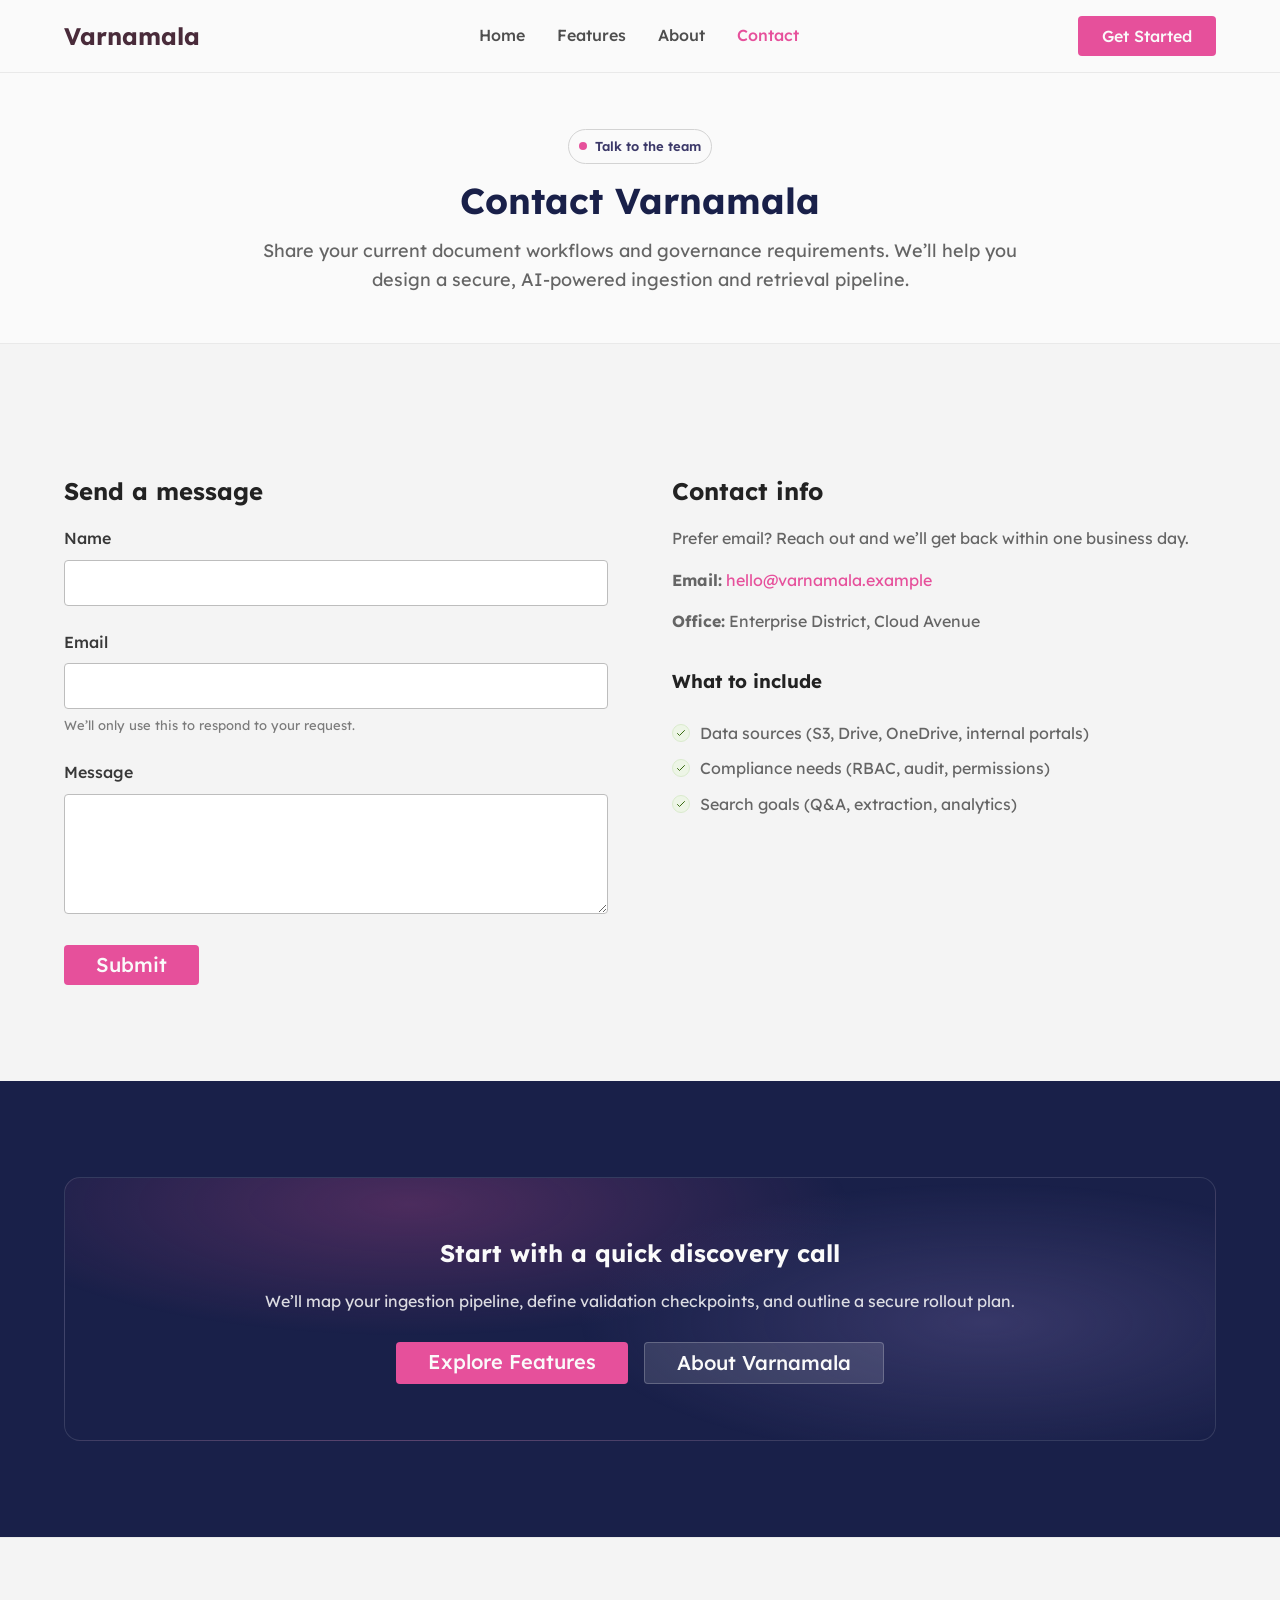
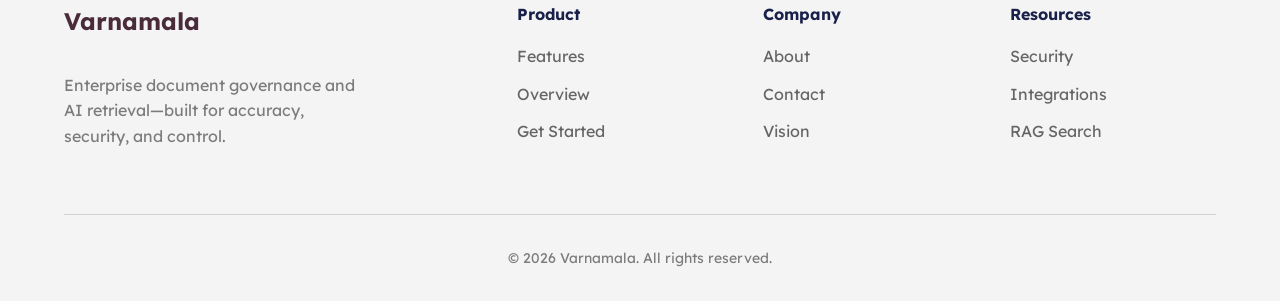
==== contact.html @ 10e37506 "first commit" ====
<!doctype html>
<html lang="en">
  <head>
    <meta charset="utf-8" />
    <meta name="viewport" content="width=device-width, initial-scale=1" />
    <meta
      name="description"
      content="Contact Varnamala to discuss enterprise document governance, AI ingestion pipelines, and hybrid RAG search."
    />
    <title>Varnamala | Contact</title>
    <link rel="stylesheet" href="./styles.css" />
  </head>
  <body>
    <a class="skip-link" href="#main">Skip to content</a>

    <header class="navbar" role="banner">
      <div class="container">
        <a class="navbar-brand" href="./index.html" aria-label="Varnamala Home">
          Varnamala
        </a>

        <nav class="navbar-nav" aria-label="Primary">
          <a href="./index.html">Home</a>
          <a href="./features.html">Features</a>
          <a href="./about.html">About</a>
          <a class="active" href="./contact.html">Contact</a>
        </nav>

        <a class="btn btn-primary" href="./contact.html">Get Started</a>
      </div>
    </header>

    <main id="main">
      <section class="page-hero section-light" aria-label="Contact hero">
        <div class="container text-center">
          <div class="mb-4">
            <span class="eyebrow">
              <span class="eyebrow-dot" aria-hidden="true"></span>
              Talk to the team
            </span>
          </div>
          <h1 class="section-title">Contact Varnamala</h1>
          <p>
            Share your current document workflows and governance requirements.
            We’ll help you design a secure, AI-powered ingestion and retrieval
            pipeline.
          </p>
        </div>
      </section>

      <section class="section-gray" aria-label="Contact form">
        <div class="container">
          <div class="contact-container">
            <div>
              <h2 class="mb-4">Send a message</h2>
              <form action="#" method="post">
                <div class="form-group">
                  <label class="form-label" for="name">Name</label>
                  <input
                    class="form-control"
                    id="name"
                    name="name"
                    type="text"
                    autocomplete="name"
                    required
                  />
                </div>

                <div class="form-group">
                  <label class="form-label" for="email">Email</label>
                  <input
                    class="form-control"
                    id="email"
                    name="email"
                    type="email"
                    autocomplete="email"
                    required
                  />
                  <div class="field-hint">
                    We’ll only use this to respond to your request.
                  </div>
                </div>

                <div class="form-group">
                  <label class="form-label" for="message">Message</label>
                  <textarea
                    class="form-control"
                    id="message"
                    name="message"
                    required
                  ></textarea>
                </div>

                <button class="btn btn-primary btn-lg" type="submit">
                  Submit
                </button>
              </form>
            </div>

            <aside class="contact-info" aria-label="Contact information">
              <h2 class="mb-4">Contact info</h2>
              <p>
                Prefer email? Reach out and we’ll get back within one business
                day.
              </p>
              <p>
                <strong>Email:</strong>
                <a href="mailto:hello@varnamala.example">hello@varnamala.example</a>
              </p>
              <p>
                <strong>Office:</strong> Enterprise District, Cloud Avenue
              </p>

              <div class="mt-8">
                <h3 class="mb-2">What to include</h3>
                <ul class="checklist">
                  <li>
                    <span class="check" aria-hidden="true">
                      <svg viewBox="0 0 24 24" fill="none">
                        <path
                          d="M5 13l4 4L19 7"
                          stroke="currentColor"
                          stroke-width="2"
                          stroke-linecap="round"
                          stroke-linejoin="round"
                        />
                      </svg>
                    </span>
                    Data sources (S3, Drive, OneDrive, internal portals)
                  </li>
                  <li>
                    <span class="check" aria-hidden="true">
                      <svg viewBox="0 0 24 24" fill="none">
                        <path
                          d="M5 13l4 4L19 7"
                          stroke="currentColor"
                          stroke-width="2"
                          stroke-linecap="round"
                          stroke-linejoin="round"
                        />
                      </svg>
                    </span>
                    Compliance needs (RBAC, audit, permissions)
                  </li>
                  <li>
                    <span class="check" aria-hidden="true">
                      <svg viewBox="0 0 24 24" fill="none">
                        <path
                          d="M5 13l4 4L19 7"
                          stroke="currentColor"
                          stroke-width="2"
                          stroke-linecap="round"
                          stroke-linejoin="round"
                        />
                      </svg>
                    </span>
                    Search goals (Q&amp;A, extraction, analytics)
                  </li>
                </ul>
              </div>
            </aside>
          </div>
        </div>
      </section>

      <section class="section-dark" aria-label="Call to action">
        <div class="container">
          <div class="cta-panel text-center">
            <h2 class="mb-4">Start with a quick discovery call</h2>
            <p>
              We’ll map your ingestion pipeline, define validation checkpoints,
              and outline a secure rollout plan.
            </p>
            <div class="button-group">
              <a class="btn btn-primary btn-lg" href="./features.html"
                >Explore Features</a
              >
              <a class="btn btn-inverted btn-lg" href="./about.html"
                >About Varnamala</a
              >
            </div>
          </div>
        </div>
      </section>
    </main>

    <footer role="contentinfo">
      <div class="container">
        <div class="footer-grid">
          <div class="footer-brand">
            <div class="footer-brand-title">
              <h2>Varnamala</h2>
            </div>
            <p>
              Enterprise document governance and AI retrieval—built for accuracy,
              security, and control.
            </p>
          </div>

          <div class="footer-links">
            <h4>Product</h4>
            <ul>
              <li><a href="./features.html">Features</a></li>
              <li><a href="./index.html#main">Overview</a></li>
              <li><a href="./contact.html">Get Started</a></li>
            </ul>
          </div>

          <div class="footer-links">
            <h4>Company</h4>
            <ul>
              <li><a href="./about.html">About</a></li>
              <li><a href="./contact.html">Contact</a></li>
              <li><a href="./about.html#vision">Vision</a></li>
            </ul>
          </div>

          <div class="footer-links">
            <h4>Resources</h4>
            <ul>
              <li><a href="./features.html#security">Security</a></li>
              <li><a href="./features.html#integrations">Integrations</a></li>
              <li><a href="./features.html#rag">RAG Search</a></li>
            </ul>
          </div>
        </div>

        <div class="footer-bottom">
          © <span>2026</span> Varnamala. All rights reserved.
        </div>
      </div>
    </footer>
  </body>
</html>
---- styles.css ----
@import url('https://fonts.googleapis.com/css2?family=Lexend+Deca:wght@300;400;500;600;700&display=swap');

:root {
  /* Surface Colors */
  --surface-10: #FAFAFA;
  --surface-25: #F4F4F4;
  --surface-50: #E9E9E9;
  --surface-100: #D3D3D3;
  --surface-200: #BDBDBD;
  --surface-300: #A7A7A7;
  --surface-400: #919191;
  --surface-500: #7B7B7B;
  --surface-600: #656565;
  --surface-700: #4E4E4E;
  --surface-800: #383838;
  --surface-900: #222222;

  /* Primary Colors (Magenta/Pink) */
  --primary-50: #FCEDF5;
  --primary-100: #FADCEB;
  --primary-300: #F096C3;
  --primary-500: #E6509B;
  --primary-700: #983E6B;
  --primary-900: #492B3A;

  /* Secondary Colors (Purple/Blue) */
  --secondary-50: #F5F3F8;
  --secondary-100: #DBD8E8;
  --secondary-300: #8D83B5;
  --secondary-500: #7164A3;
  --secondary-700: #3C3969;
  --secondary-900: #192049;

  /* Error Colors */
  --error-50: #FFEAF0;
  --error-100: #FFD5E1;
  --error-300: #FF729C;
  --error-500: #FF155A;
  --error-700: #A7294E;
  --error-900: #4E2431;

  /* Success Colors */
  --success-50: #EDF5E6;
  --success-100: #DAEBCD;
  --success-300: #91C36A;
  --success-500: #489B06;
  --success-700: #396B11;
  --success-900: #2A3A1C;

  /* Warning Colors */
  --warning-50: #FBF5E5;
  --warning-100: #F6EACC;
  --warning-300: #E3C166;
  --warning-500: #D09800;
  --warning-700: #8A690E;
  --warning-900: #453A1B;

  /* Typography */
  --font-heading: "Lexend Deca", sans-serif;
  --font-body: "Lexend Deca", sans-serif;

  --base-transition: all 0.3s cubic-bezier(0.4, 0, 0.2, 1);
}

body {
  font-family: var(--font-body);
  background-color: var(--surface-10);
  color: var(--surface-900);
  margin: 0;
  padding: 0;
  line-height: 1.6;
}

h1,
h2,
h3,
h4,
h5,
h6 {
  font-family: var(--font-heading);
  margin-top: 0;
  color: var(--surface-900);
}

a {
  text-decoration: none;
  color: var(--primary-500);
  transition: var(--base-transition);
}

a:hover {
  color: var(--primary-700);
}

/* Container */
.container {
  max-width: 1200px;
  margin: 0 auto;
  padding: 0 24px;
}

/* Navbar */
.navbar {
  background: rgba(250, 250, 250, 0.9);
  backdrop-filter: blur(10px);
  position: sticky;
  top: 0;
  z-index: 1000;
  border-bottom: 1px solid var(--surface-50);
  padding: 16px 0;
}

.navbar .container {
  display: flex;
  justify-content: space-between;
  align-items: center;
}

.navbar-brand {
  display: flex;
  align-items: center;
  gap: 8px;
  font-size: 24px;
  font-weight: 700;
  color: var(--primary-900);
}

.navbar-brand img {
  height: 40px;
  width: auto;
}

.navbar-nav {
  display: flex;
  gap: 32px;
  align-items: center;
}

.navbar-nav a {
  color: var(--surface-700);
  font-weight: 500;
}

.navbar-nav a:hover,
.navbar-nav a.active {
  color: var(--primary-500);
}

/* Button System */
.btn {
  display: inline-block;
  padding: 0.625rem 1.5rem;
  font-family: var(--font-heading);
  font-weight: 500;
  text-decoration: none;
  border-radius: 4px;
  transition: var(--base-transition);
  cursor: pointer;
  border: none;
  text-align: center;
  font-size: 16px;
  line-height: 20px;
  height: 40px;
  box-sizing: border-box;
}

.btn-primary {
  background: var(--primary-500);
  color: var(--surface-10);
  border: none;
}

.btn-primary:hover {
  background: var(--primary-300);
  color: var(--surface-10);
  transform: translateY(-2px);
  box-shadow: 0 4px 12px rgba(230, 80, 155, 0.3);
}

.btn-primary:active {
  background: var(--primary-700);
  color: var(--surface-10);
}

.btn-primary:focus {
  background: var(--primary-500);
  color: var(--surface-10);
  outline: 2px solid var(--primary-300);
  outline-offset: 2px;
}

.btn-primary:disabled {
  background: var(--surface-25);
  color: var(--surface-300);
  cursor: not-allowed;
  transform: none;
}

.btn-secondary {
  background: var(--surface-10);
  color: var(--primary-900);
  border: 1px solid var(--surface-100);
}

.btn-secondary:hover {
  background: var(--surface-10);
  color: var(--primary-500);
  border-color: var(--primary-500);
  transform: translateY(-2px);
}

.btn-secondary:active {
  background: var(--surface-10);
  color: var(--primary-700);
  border-color: var(--primary-700);
}

.btn-secondary:focus {
  background: var(--surface-10);
  color: var(--primary-500);
  border-color: var(--primary-500);
  box-shadow: 0 0 0 3px rgba(230, 80, 155, 0.1);
}

.btn-secondary:disabled {
  background: var(--surface-10);
  color: var(--surface-300);
  border-color: var(--surface-50);
  cursor: not-allowed;
  transform: none;
}

.btn-lg {
  padding: 0.625rem 2rem;
  font-size: 20px;
  line-height: 20px;
  font-weight: 500;
  height: auto;
  box-sizing: border-box;
}

/* Sections */
section {
  padding: 96px 0;
}

.section-light {
  background: var(--surface-10);
}

.section-gray {
  background: var(--surface-25);
}

.section-dark {
  background: var(--secondary-900);
  color: var(--surface-10);
}

.section-dark h1,
.section-dark h2,
.section-dark h3,
.section-dark p {
  color: var(--surface-10);
}

.hero {
  text-align: center;
  padding: 48px 0 96px;
}

.hero h1 {
  font-size: 56px;
  line-height: 1.1;
  margin-bottom: 24px;
  color: var(--secondary-900);
}

.hero p {
  font-size: 18px;
  color: var(--surface-600);
  max-width: 600px;
  margin: 0 auto 40px;
}

.button-group {
  display: flex;
  gap: 16px;
  justify-content: center;
}

.hero-split .container {
  display: flex;
  align-items: center;
  gap: 64px;
  text-align: left;
}

.hero-split .hero-content {
  flex: 1.2;
}

.hero-split .hero-content p {
  margin-left: 0;
}

.hero-split .button-group {
  justify-content: flex-start;
}

.hero-split .hero-image {
  flex: 0.8;
  display: flex;
  justify-content: flex-end;
  max-width: 480px;
  width: 100%;
  overflow: hidden;
}

.hero-split .hero-image img {
  display: block;
  width: 100%;
  max-width: 480px;
  height: auto;
  transform: perspective(1000px) rotateY(-5deg) rotateX(2deg) scale(1.1);
  transform-origin: center center;
  transition: var(--base-transition);
}

.hero-split .hero-image img:hover {
  transform: perspective(1000px) rotateY(0deg) rotateX(0deg) scale(1.06);
}

/* Trust Indicators */
.trust-indicators {
  padding: 40px 0;
  border-top: 1px solid var(--surface-50);
  border-bottom: 1px solid var(--surface-50);
  background: var(--surface-10);
}

.trust-indicators ul {
  display: flex;
  justify-content: space-around;
  list-style: none;
  padding: 0;
  margin: 0;
  flex-wrap: wrap;
  gap: 24px;
}

.trust-indicators li {
  font-weight: 600;
  color: var(--secondary-500);
  display: flex;
  align-items: center;
  gap: 8px;
}

/* Cards */
.grid-3 {
  display: grid;
  grid-template-columns: repeat(3, 1fr);
  gap: 32px;
}

.grid-2 {
  display: grid;
  grid-template-columns: repeat(2, 1fr);
  gap: 40px;
}

.card {
  position: relative;
  background: var(--surface-10);
  border: 1px solid var(--surface-100);
  border-radius: 12px;
  padding: 40px;
  transition: var(--base-transition);
  box-shadow: 0 15px 35px rgba(25, 32, 73, 0.08);
  display: flex;
  flex-direction: column;
  gap: 16px;
}

.card:hover {
  transform: translateY(-8px);
  box-shadow: 0 20px 40px rgba(0, 0, 0, 0.1);
}

.card-light {
  background: var(--surface-10);
}

.card-dark {
  background: var(--secondary-900);
  border: none;
}

.card-dark h3 {
  color: var(--surface-10) !important;
}

.card-dark p {
  color: var(--surface-300) !important;
}

.card-icon {
  width: 56px;
  height: 56px;
  background: var(--surface-10);
  border-radius: 8px;
  display: flex;
  align-items: center;
  justify-content: center;
  margin-bottom: 8px;
  box-shadow: 0 4px 8px rgba(0, 0, 0, 0.05);
}

.card-dark .card-icon {
  background: rgba(255, 255, 255, 0.1);
}

.card-icon svg {
  width: 28px;
  height: 28px;
  color: var(--secondary-500);
}

.card-dark .card-icon svg {
  color: var(--surface-10);
}

.card-number {
  position: absolute;
  top: 32px;
  right: 32px;
  font-size: 32px;
  font-weight: 700;
  color: var(--primary-300);
  opacity: 0.8;
}

.card-dark .card-number {
  color: var(--primary-500);
  opacity: 0.4;
}

.card h3 {
  color: var(--secondary-900);
  font-size: 20px;
  font-weight: 600;
  margin: 0;
}

.card p {
  color: var(--surface-600);
  font-size: 14px;
  margin: 0;
  line-height: 1.6;
}

/* How It Works */
.step {
  text-align: center;
  flex: 1;
}

.step-number {
  background: var(--primary-50);
  color: var(--primary-700);
  width: 48px;
  height: 48px;
  border-radius: 50%;
  display: flex;
  align-items: center;
  justify-content: center;
  font-size: 24px;
  font-weight: 700;
  margin: 0 auto 24px;
}

.how-it-works-flex {
  display: flex;
  gap: 32px;
  justify-content: space-between;
}

/* FAQ */
/* .faq-list {
  max-width: 800px;
  margin: 0 auto;
}
.faq-item {
  border-bottom: 1px solid var(--surface-50);
  padding: 24px 0;
}
.faq-item:last-child {
  border-bottom: none;
}
.faq-question {
  font-weight: 600;
  font-size: 18px;
  margin-bottom: 8px;
  color: var(--secondary-700);
}
.faq-answer {
  color: var(--surface-600);
} */

/* Footer */
footer {
  background: var(--surface-25);
  padding: 64px 0 32px;
  border-top: 1px solid var(--surface-50);
}

.footer-grid {
  display: grid;
  grid-template-columns: 2fr 1fr 1fr 1fr;
  gap: 40px;
  margin-bottom: 48px;
}

.footer-brand {
  display: flex;
  flex-direction: column;
}

.footer-brand-title {
  display: flex;
  align-items: center;
  gap: 8px;
  margin-bottom: 16px;
}

.footer-brand-title h2 {
  color: var(--primary-900);
  margin-bottom: 0px;
}

.footer-brand-title img {
  height: 40px;
  width: auto;
}

.footer-brand p {
  color: var(--surface-500);
  max-width: 300px;
}

.footer-links h4 {
  color: var(--secondary-900);
  margin-bottom: 16px;
}

.footer-links ul {
  list-style: none;
  padding: 0;
  margin: 0;
}

.footer-links li {
  margin-bottom: 12px;
}

.footer-links a {
  color: var(--surface-600);
}

.footer-links a:hover {
  color: var(--primary-500);
}

.footer-bottom {
  text-align: center;
  padding-top: 32px;
  border-top: 1px solid var(--surface-100);
  color: var(--surface-500);
  font-size: 14px;
}

/* Utility */
.text-center {
  text-align: center;
}

.mb-2 {
  margin-bottom: 8px;
}

.mb-4 {
  margin-bottom: 16px;
}

.mb-8 {
  margin-bottom: 32px;
}

.mt-8 {
  margin-top: 32px;
}

/* Contact Form */
.contact-container {
  display: grid;
  grid-template-columns: 1fr 1fr;
  gap: 64px;
  margin-top: 32px;
}

.form-group {
  margin-bottom: 24px;
}

.form-label {
  display: block;
  font-weight: 500;
  margin-bottom: 8px;
  color: var(--surface-800);
}

.form-control {
  width: 100%;
  padding: 12px 16px;
  border: 1px solid var(--surface-200);
  border-radius: 4px;
  font-family: var(--font-body);
  font-size: 16px;
  box-sizing: border-box;
  transition: var(--base-transition);
}

.form-control:focus {
  outline: none;
  border-color: var(--primary-500);
  box-shadow: 0 0 0 3px rgba(230, 80, 155, 0.1);
}

textarea.form-control {
  min-height: 120px;
  resize: vertical;
}

.contact-info p {
  font-size: 16px;
  color: var(--surface-600);
  margin-bottom: 16px;
}

/* Features page */
.feature-block {
  display: flex;
  align-items: center;
  gap: 64px;
  margin-bottom: 96px;
}

.feature-block:nth-child(even) {
  flex-direction: row-reverse;
}

.feature-content {
  flex: 1;
}

.feature-content h2 {
  color: var(--secondary-700);
  margin-bottom: 16px;
}

.feature-content p {
  color: var(--surface-600);
  font-size: 16px;
}

.feature-image {
  flex: 1;
  background: var(--surface-25);
  border-radius: 8px;
  border: 1px solid var(--surface-50);
  display: flex;
  overflow: hidden;
  box-shadow: 0 8px 24px rgba(0, 0, 0, 0.08);
}

.feature-image img {
  width: 100%;
  height: auto;
  display: block;
  object-fit: cover;
}

/* Content layout for About */
.content-box {
  max-width: 800px;
  margin: 0 auto;
}

.content-box h2 {
  color: var(--secondary-700);
  margin-top: 48px;
  margin-bottom: 16px;
}

.content-box p {
  color: var(--surface-600);
  font-size: 16px;
  margin-bottom: 24px;
}

/* Responsive */
@media (max-width: 900px) {
  .grid-3 {
    grid-template-columns: repeat(2, 1fr);
  }

  .contact-container {
    grid-template-columns: 1fr;
  }

  .hero-split .container,
  .feature-block,
  .feature-block:nth-child(even) {
    flex-direction: column;
    text-align: center;
    gap: 32px;
  }

  .hero-split .button-group {
    justify-content: center;
  }

  .hero-split .hero-image {
    justify-content: center;
  }

  .hero-split .hero-image {
    max-width: 100%;
    margin-inline: auto;
  }

  .hero-split .hero-image img {
    max-width: none;
    width: 100%;
    transform: scale(1.08);
  }

  .hero-split .hero-image img:hover {
    transform: scale(1.05);
  }

  .how-it-works-flex {
    flex-direction: column;
  }
}

@media (max-width: 600px) {

  .grid-3,
  .grid-2 {
    grid-template-columns: 1fr;
  }

  .navbar-nav {
    display: none;
  }

  .navbar .btn {
    display: none;
  }

  .hero h1 {
    font-size: 40px;
  }

  .footer-grid {
    grid-template-columns: 1fr;
  }

  .button-group {
    flex-direction: column;
  }
}

/* ------------------------------ */
/* Project-specific additions     */
/* ------------------------------ */

* {
  box-sizing: border-box;
}

.skip-link {
  position: absolute;
  left: -999px;
  top: auto;
  width: 1px;
  height: 1px;
  overflow: hidden;
}

.skip-link:focus {
  left: 16px;
  top: 16px;
  width: auto;
  height: auto;
  padding: 10px 12px;
  background: var(--surface-10);
  border: 1px solid var(--surface-100);
  border-radius: 8px;
  box-shadow: 0 10px 20px rgba(0, 0, 0, 0.1);
  z-index: 2000;
}

.eyebrow {
  display: inline-flex;
  align-items: center;
  gap: 8px;
  padding: 6px 10px;
  border-radius: 999px;
  border: 1px solid var(--surface-100);
  background: var(--surface-10);
  color: var(--secondary-700);
  font-weight: 600;
  font-size: 13px;
}

.eyebrow-dot {
  width: 8px;
  height: 8px;
  border-radius: 999px;
  background: var(--primary-500);
}

.page-hero {
  padding: 56px 0 48px;
  border-bottom: 1px solid var(--surface-50);
}

.page-hero p {
  max-width: 760px;
  margin: 0 auto;
  color: var(--surface-600);
  font-size: 18px;
}

.section-title {
  font-size: 36px;
  line-height: 1.15;
  margin-bottom: 16px;
  color: var(--secondary-900);
}

.section-subtitle {
  color: var(--surface-600);
  max-width: 720px;
  margin: 0 auto 48px;
}

.checklist {
  list-style: none;
  padding: 0;
  margin: 24px 0 0;
  display: grid;
  gap: 10px;
}

.checklist li {
  display: flex;
  gap: 10px;
  align-items: flex-start;
  color: var(--surface-600);
}

.check {
  flex: 0 0 auto;
  width: 18px;
  height: 18px;
  border-radius: 999px;
  background: var(--success-50);
  border: 1px solid var(--success-100);
  display: inline-flex;
  align-items: center;
  justify-content: center;
  margin-top: 3px;
}

.check svg {
  width: 12px;
  height: 12px;
  color: var(--success-700);
}

.cta-panel {
  border: 1px solid rgba(255, 255, 255, 0.12);
  border-radius: 16px;
  padding: 56px;
  background: radial-gradient(800px 240px at 30% 10%, rgba(230, 80, 155, 0.25), rgba(25, 32, 73, 0) 55%),
    radial-gradient(700px 240px at 80% 55%, rgba(113, 100, 163, 0.35), rgba(25, 32, 73, 0) 58%);
}

.cta-panel p {
  color: rgba(250, 250, 250, 0.86);
  max-width: 760px;
  margin: 12px auto 28px;
}

.cta-panel .button-group {
  justify-content: center;
}

.btn-inverted {
  background: rgba(250, 250, 250, 0.12);
  border: 1px solid rgba(250, 250, 250, 0.22);
  color: var(--surface-10);
}

.btn-inverted:hover {
  background: rgba(250, 250, 250, 0.16);
  border-color: rgba(250, 250, 250, 0.32);
  transform: translateY(-2px);
  color: var(--surface-10);
}

.btn-inverted:focus {
  outline: 2px solid rgba(250, 250, 250, 0.35);
  outline-offset: 2px;
}

.pill-row {
  display: flex;
  gap: 10px;
  flex-wrap: wrap;
  justify-content: center;
  margin-top: 20px;
}

.pill {
  padding: 8px 12px;
  border-radius: 999px;
  background: var(--primary-50);
  border: 1px solid var(--primary-100);
  color: var(--primary-700);
  font-weight: 600;
  font-size: 13px;
}

.muted {
  color: var(--surface-600);
}

.sr-only {
  position: absolute;
  width: 1px;
  height: 1px;
  padding: 0;
  margin: -1px;
  overflow: hidden;
  clip: rect(0, 0, 0, 0);
  white-space: nowrap;
  border: 0;
}

.field-hint {
  color: var(--surface-500);
  font-size: 13px;
  margin-top: 6px;
}

@media (max-width: 900px) {
  .cta-panel {
    padding: 40px;
  }
}

@media (max-width: 600px) {
  .page-hero {
    padding: 48px 0 40px;
  }

  .section-title {
    font-size: 30px;
  }

  .cta-panel {
    padding: 28px;
  }
}
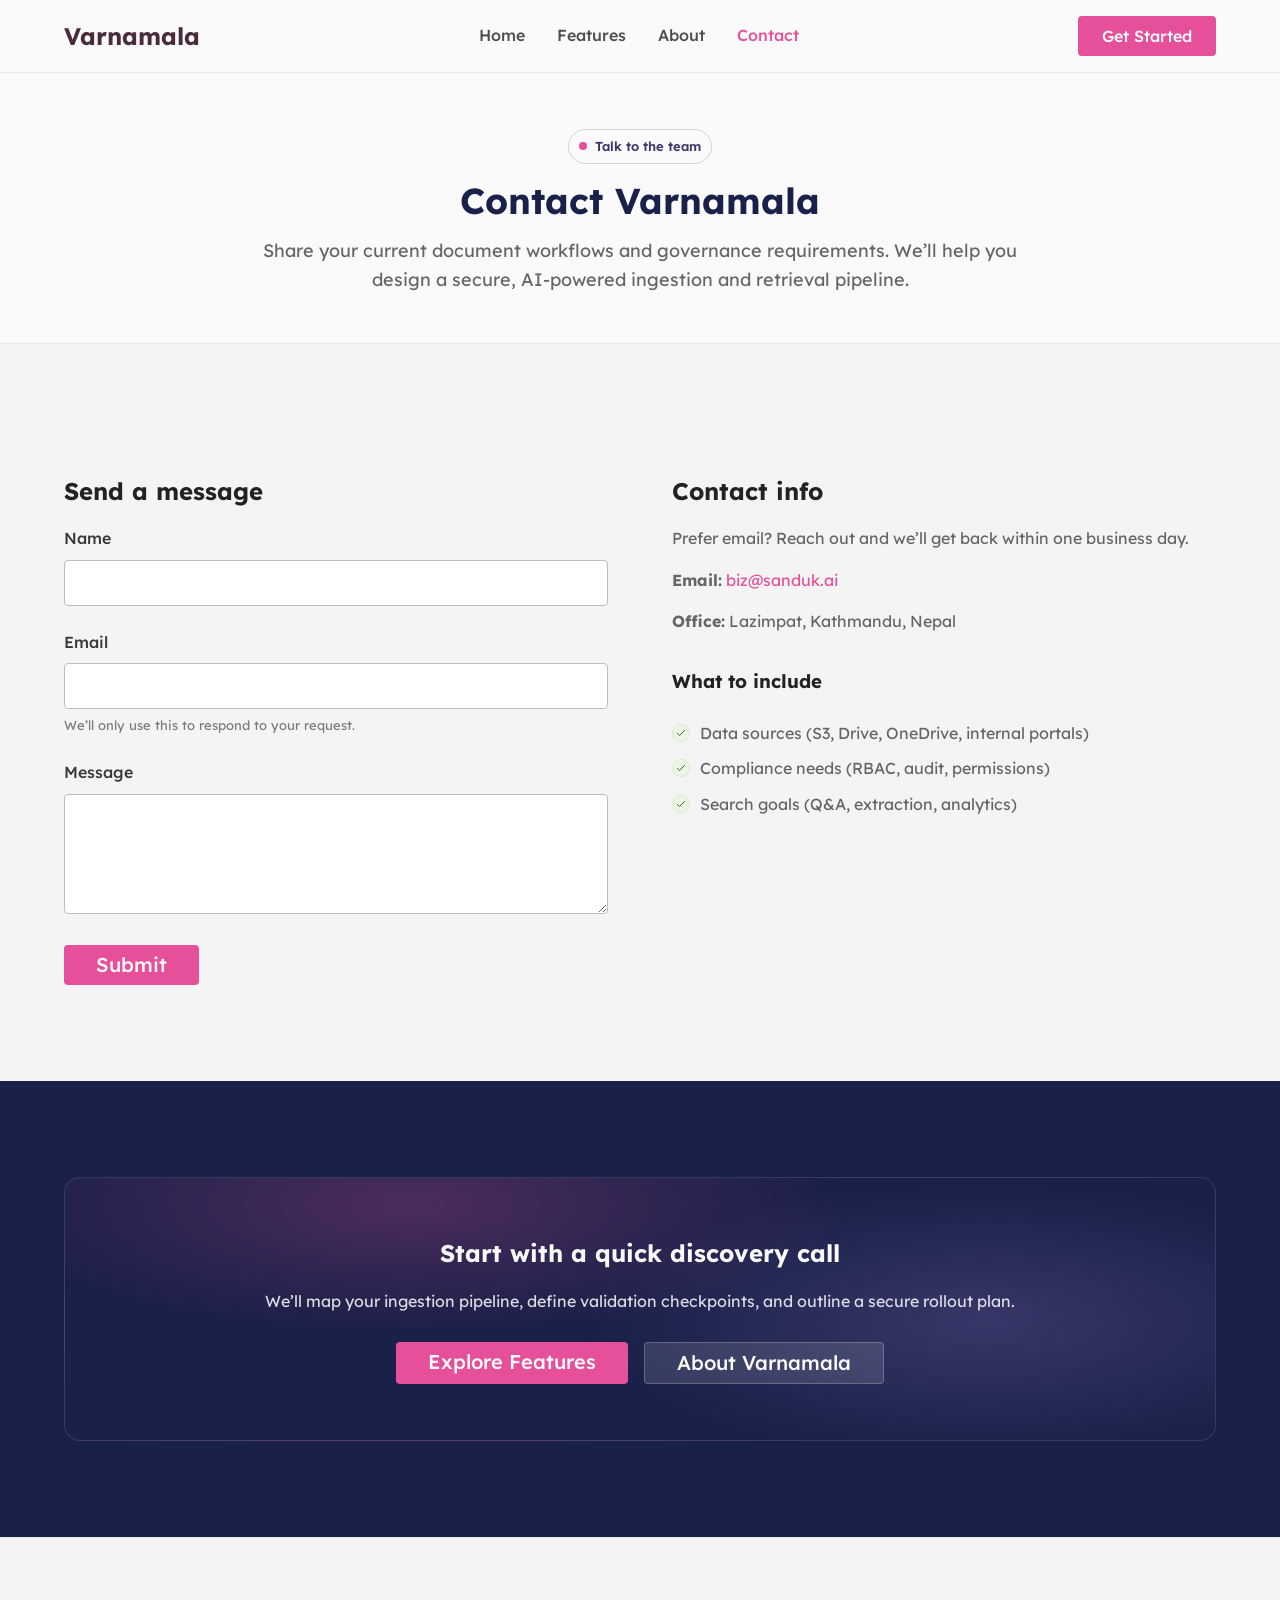
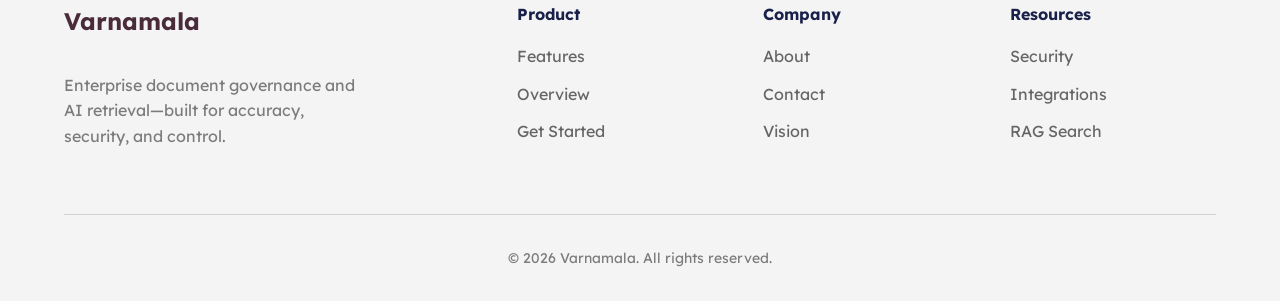
==== commit bc17a489: "Images" ====
--- a/contact.html
+++ b/contact.html
@@ -105,10 +105,10 @@
               </p>
               <p>
                 <strong>Email:</strong>
-                <a href="mailto:hello@varnamala.example">hello@varnamala.example</a>
+                <a href="mailto:biz@sanduk.ai">biz@sanduk.ai</a>
               </p>
               <p>
-                <strong>Office:</strong> Enterprise District, Cloud Avenue
+                <strong>Office:</strong> Lazimpat, Kathmandu, Nepal
               </p>
 
               <div class="mt-8">
